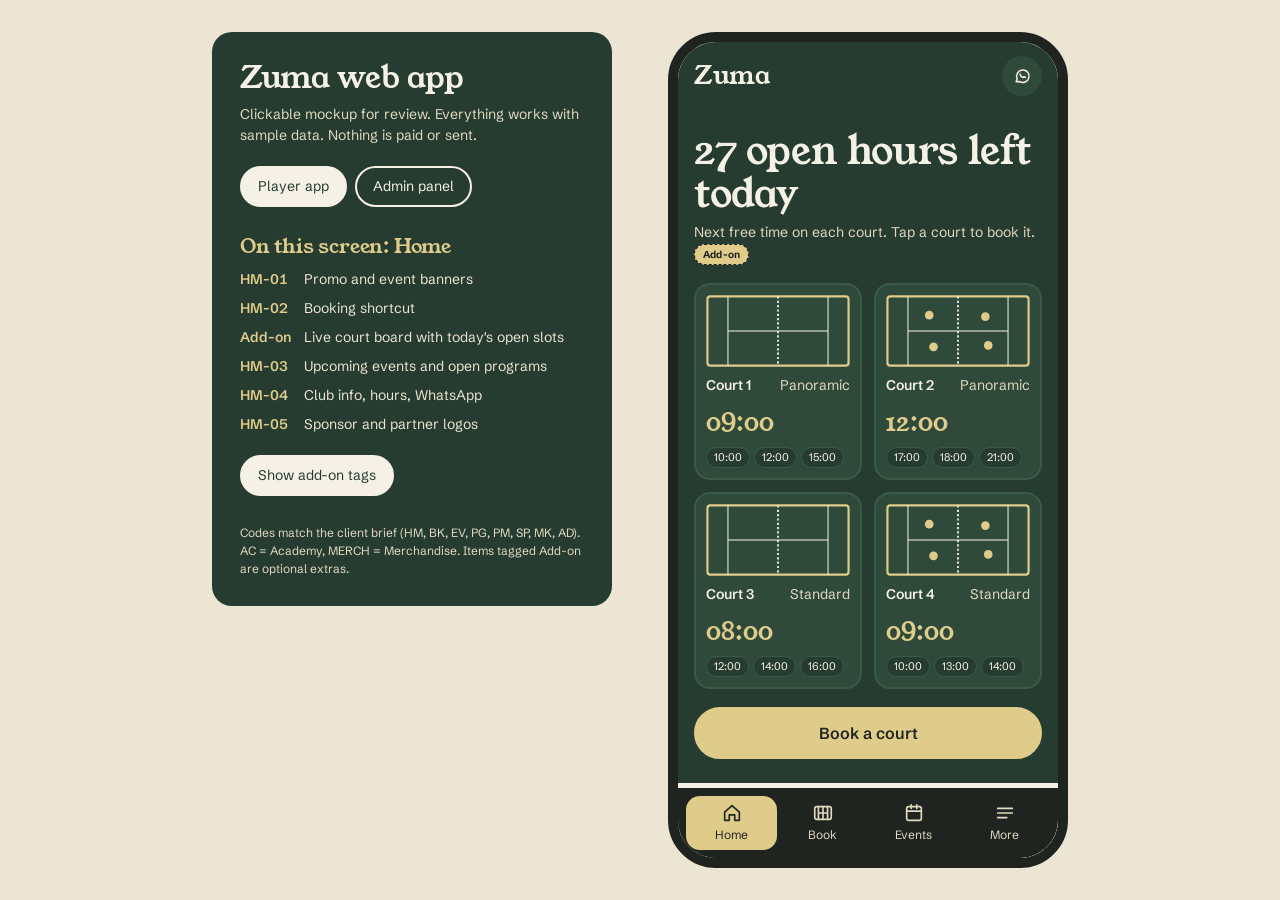
==== index.html @ 49a4a361 "Add clickable Zuma web app mockup Player app (booking, events, academy, merch, promos, info) and adm" ====
<!doctype html>
<html lang="en">
<head>
  <meta charset="utf-8">
  <meta name="viewport" content="width=device-width, initial-scale=1, viewport-fit=cover">
  <title>Zuma Padel Club</title>
  <meta name="description" content="Book a padel court, join events and find a coach at Zuma Padel Club. Clickable mockup of the Zuma web app.">
  <meta name="theme-color" content="#263C30">
  <meta property="og:title" content="Zuma Padel Club">
  <meta property="og:description" content="Book a court, join events, find a coach. Web app mockup.">
  <meta property="og:type" content="website">
  <link rel="icon" href="assets/favicon.svg" type="image/svg+xml">
  <link rel="preconnect" href="https://fonts.googleapis.com">
  <link rel="preconnect" href="https://fonts.gstatic.com" crossorigin>
  <link href="https://fonts.googleapis.com/css2?family=Schibsted+Grotesk:wght@400;600;700;800&family=Young+Serif&display=swap" rel="stylesheet">
  <link rel="stylesheet" href="assets/css/app.css">
</head>
<body>
  <div id="root"></div>
  <script src="assets/js/data.js"></script>
  <script src="assets/js/app.js"></script>
</body>
</html>
---- assets/css/app.css ----
/* Zuma web app mockup.
   Palette is fixed by the client's brand guideline; see DESIGN.md. */

:root {
  --forest: #263c30;
  --forest-2: #2f4a3b;
  --forest-3: #3a5a48;
  --ivory: #f5f1e6;
  --ivory-2: #ece5d3;
  --ivory-3: #e2d9c2;
  --gold: #dfcc8a;
  --gold-2: #cdb771;
  --charcoal: #202421;
  --charcoal-2: #4a504b;
  --brick: #8f3a26;

  --serif: "Young Serif", Georgia, serif;
  --sans: "Schibsted Grotesk", system-ui, sans-serif;

  /* Type scale, ratio ~1.25 */
  --t-xs: 0.75rem;
  --t-sm: 0.875rem;
  --t-md: 1rem;
  --t-lg: 1.25rem;
  --t-xl: 1.5625rem;
  --t-2xl: 1.953rem;
  --t-3xl: 2.441rem;
  --t-4xl: 3.052rem;

  --r-pill: 999px;
  --r-card: 20px;
  --r-field: 12px;
  --line: 2px solid var(--charcoal);
  --gutter: 16px;
}

* { box-sizing: border-box; }
html, body { margin: 0; }
body {
  background: var(--ivory-2);
  color: var(--charcoal);
  font-family: var(--sans);
  font-size: var(--t-md);
  line-height: 1.5;
  -webkit-font-smoothing: antialiased;
}
img { max-width: 100%; display: block; }
a { color: inherit; }
button, input, select, textarea { font: inherit; color: inherit; }
:focus-visible { outline: 3px solid var(--gold); outline-offset: 2px; }
.on-forest :focus-visible, .forest :focus-visible { outline-color: var(--gold); }
h1, h2, h3, h4 { font-family: var(--serif); font-weight: 400; line-height: 1.1; margin: 0; letter-spacing: -0.01em; }
p { margin: 0; }
.sr-only { position: absolute; width: 1px; height: 1px; overflow: hidden; clip: rect(0 0 0 0); white-space: nowrap; }

/* ---------- Stage: presenter panel + phone ---------- */
.stage { min-height: 100dvh; }
.presenter { display: none; }
.device { background: var(--ivory); min-height: 100dvh; position: relative; }

@media (min-width: 1000px) {
  .stage {
    display: grid;
    grid-template-columns: minmax(300px, 400px) auto;
    justify-content: center;
    gap: 56px;
    padding: 32px;
    align-items: start;
  }
  .presenter {
    display: block;
    position: sticky;
    top: 32px;
    padding: 28px;
    background: var(--forest);
    color: var(--ivory);
    border-radius: var(--r-card);
    max-height: calc(100dvh - 64px);
    overflow: auto;
  }
  .device {
    width: 400px;
    height: min(860px, calc(100dvh - 64px));
    min-height: 0;
    border: 10px solid var(--charcoal);
    border-radius: 48px;
    overflow: hidden;
    display: flex;
    flex-direction: column;
  }
  .device .screen { flex: 1; overflow-y: auto; overscroll-behavior: contain; }
}

.presenter h1 { font-size: var(--t-2xl); color: var(--ivory); }
.presenter .lede { margin-top: 10px; color: var(--ivory-3); font-size: var(--t-sm); }
.presenter h2 { font-size: var(--t-lg); margin-top: 28px; color: var(--gold); }
.presenter ul { list-style: none; padding: 0; margin: 12px 0 0; display: grid; gap: 8px; }
.presenter li { display: grid; grid-template-columns: 54px 1fr; gap: 10px; font-size: var(--t-sm); color: var(--ivory-2); }
.presenter li b { font-weight: 600; color: var(--gold); font-variant-numeric: tabular-nums; }
.presenter .switch { display: flex; gap: 8px; margin-top: 20px; flex-wrap: wrap; }
.presenter .switch a, .presenter .switch button {
  border: 2px solid var(--ivory); background: transparent; color: var(--ivory);
  padding: 8px 16px; border-radius: var(--r-pill); text-decoration: none; font-size: var(--t-sm); cursor: pointer;
}
.presenter .switch [aria-pressed="true"], .presenter .switch .active { background: var(--ivory); color: var(--forest); }
.presenter .foot { margin-top: 28px; font-size: var(--t-xs); color: var(--ivory-3); }

/* ---------- App chrome ---------- */
.screen { padding-bottom: 96px; }
.topbar {
  position: sticky; top: 0; z-index: 5;
  display: flex; align-items: center; justify-content: space-between;
  padding: 14px var(--gutter);
  background: var(--forest); color: var(--ivory);
}
.wordmark { font-family: var(--serif); font-size: var(--t-xl); text-decoration: none; color: var(--ivory); letter-spacing: 0.02em; }
.topbar .back { display: inline-flex; align-items: center; gap: 6px; text-decoration: none; color: var(--ivory); font-size: var(--t-sm); background: none; border: 0; cursor: pointer; padding: 6px 0; }
.icon-btn { width: 40px; height: 40px; display: grid; place-items: center; border-radius: 50%; border: 0; background: var(--forest-2); color: var(--ivory); text-decoration: none; cursor: pointer; }

.tabbar {
  position: fixed; left: 0; right: 0; bottom: 0; z-index: 10;
  display: grid; grid-template-columns: repeat(4, 1fr);
  background: var(--charcoal); color: var(--ivory);
  padding: 8px 8px calc(8px + env(safe-area-inset-bottom));
}
@media (min-width: 1000px) { .tabbar { position: absolute; } }
.tabbar a {
  display: grid; justify-items: center; gap: 2px; padding: 6px 0;
  text-decoration: none; font-size: var(--t-xs); color: var(--ivory-3); border-radius: 14px;
}
.tabbar a[aria-current="page"] { color: var(--charcoal); background: var(--gold); }
.tabbar svg { width: 22px; height: 22px; }

/* ---------- Building blocks ---------- */
.section { padding: 24px var(--gutter) 0; }
.section > h2 { font-size: var(--t-xl); }
.section-head { display: flex; align-items: baseline; justify-content: space-between; gap: 12px; }
.section-head a { font-size: var(--t-sm); font-weight: 600; text-decoration: underline; text-underline-offset: 3px; }
.muted { color: var(--charcoal-2); }
.small { font-size: var(--t-sm); }
.stack-8 { display: grid; justify-items: start; }
.stack-8 > * + * { margin-top: 8px; }
.stack-12 > * + * { margin-top: 12px; }
.stack-16 > * + * { margin-top: 16px; }

.btn {
  display: inline-flex; align-items: center; justify-content: center; gap: 8px;
  min-height: 48px; padding: 12px 22px;
  border-radius: var(--r-pill); border: 2px solid var(--forest);
  background: var(--forest); color: var(--ivory);
  font-weight: 600; text-decoration: none; cursor: pointer;
}
.btn.block { width: 100%; }
.btn.gold { background: var(--gold); border-color: var(--gold); color: var(--charcoal); }
.btn.ghost { background: transparent; color: var(--forest); }
.btn.on-dark { background: transparent; color: var(--ivory); border-color: var(--ivory); }
.btn.danger { background: transparent; color: var(--brick); border-color: var(--brick); }
.btn.sm { min-height: 36px; padding: 6px 14px; font-size: var(--t-sm); }
.btn[disabled] { opacity: 0.45; cursor: not-allowed; }
.btn-row { display: flex; gap: 10px; flex-wrap: wrap; }
.btn-row .btn { flex: 1; }

.chip {
  display: inline-flex; align-items: center; gap: 6px;
  padding: 4px 12px; border-radius: var(--r-pill);
  border: 1.5px solid currentColor; font-size: var(--t-xs); font-weight: 600; white-space: nowrap;
}
.chip.solid { background: var(--charcoal); color: var(--ivory); border-color: var(--charcoal); }
.chip.gold { background: var(--gold); color: var(--charcoal); border-color: var(--gold); }
.chip.forest { background: var(--forest); color: var(--ivory); border-color: var(--forest); }
.chip.brick { color: var(--brick); }
.chips { display: flex; flex-wrap: wrap; gap: 6px; }

/* Add-on marker, links each extra feature to the pricing tiers. */
.addon {
  display: inline-block; vertical-align: middle;
  font-family: var(--sans); font-size: 10px; font-weight: 700; letter-spacing: 0.02em;
  padding: 2px 8px; border-radius: var(--r-pill);
  background: var(--gold); color: var(--charcoal); border: 1.5px dashed var(--charcoal);
}
.hide-addons .addon { display: none; }

.card { background: var(--ivory); border: var(--line); border-radius: var(--r-card); padding: 16px; }
.card.forest { background: var(--forest); color: var(--ivory); border-color: var(--forest); }
.card.flat { border: 0; background: var(--ivory-2); }
.card a.cover { text-decoration: none; }

.field { display: grid; gap: 6px; }
.field label, .field .label { font-size: var(--t-sm); font-weight: 600; }
.field .hint { font-size: var(--t-xs); color: var(--charcoal-2); }
.input, select.input, textarea.input {
  width: 100%; min-height: 48px; padding: 12px 14px;
  border: var(--line); border-radius: var(--r-field); background: #fffdf7;
}
textarea.input { min-height: 96px; resize: vertical; }
.check { display: grid; grid-template-columns: 22px 1fr; gap: 10px; align-items: start; font-size: var(--t-sm); }
.check input { width: 20px; height: 20px; margin: 2px 0 0; accent-color: var(--forest); }
.error { color: var(--brick); font-size: var(--t-sm); font-weight: 600; }

.seg { display: flex; gap: 6px; overflow-x: auto; padding-bottom: 2px; scrollbar-width: none; }
.seg::-webkit-scrollbar { display: none; }
.seg button, .seg a {
  flex: none; border: var(--line); background: transparent; border-radius: var(--r-pill);
  padding: 8px 14px; font-size: var(--t-sm); font-weight: 600; cursor: pointer; text-decoration: none;
}
.seg [aria-pressed="true"], .seg [aria-current="true"] { background: var(--charcoal); color: var(--ivory); }
.seg-pill { display: inline-block; border: var(--line); border-radius: var(--r-pill); padding: 8px 14px; font-size: var(--t-sm); font-weight: 600; cursor: pointer; }
input:checked + .seg-pill { background: var(--charcoal); color: var(--ivory); }
input:focus-visible + .seg-pill { outline: 3px solid var(--gold); outline-offset: 2px; }

.rule { border: 0; border-top: 1.5px solid var(--ivory-3); margin: 16px 0; }
.kv { margin: 0; display: grid; grid-template-columns: auto 1fr; gap: 6px 16px; font-size: var(--t-sm); }
.kv dt { color: var(--charcoal-2); }
.kv dd { margin: 0; font-weight: 600; text-align: right; }

/* Halftone "photo" used instead of stock imagery. */
.halftone {
  position: relative; overflow: hidden; background: var(--ivory-2);
  background-image: radial-gradient(circle at center, var(--charcoal) 0 1.4px, transparent 1.6px);
  background-size: 7px 7px;
}
.halftone.forest { background-color: var(--forest); background-image: radial-gradient(circle, var(--forest-3) 0 1.6px, transparent 1.8px); }
.halftone.gold { background-color: var(--gold); background-image: radial-gradient(circle, var(--gold-2) 0 1.6px, transparent 1.8px); }
.portrait {
  aspect-ratio: 1; border-radius: 50%; display: grid; place-items: center;
  font-family: var(--serif); font-size: var(--t-2xl); color: var(--ivory);
  background-color: var(--forest);
  background-image: radial-gradient(circle, var(--forest-3) 0 1.6px, transparent 1.8px);
  background-size: 6px 6px;
}

/* ---------- Home: court board (the signature element) ---------- */
.board { background: var(--forest); color: var(--ivory); padding: 20px var(--gutter) 24px; }
.board h1 { font-size: var(--t-3xl); }
.board .sub { margin-top: 6px; color: var(--ivory-3); font-size: var(--t-sm); }
.board-grid { display: grid; grid-template-columns: 1fr 1fr; gap: 12px; margin-top: 18px; }
.court-tile {
  display: block; text-decoration: none; color: var(--ivory);
  border: 2px solid var(--forest-3); border-radius: 16px; padding: 10px; background: var(--forest-2);
}
.court-tile:hover { border-color: var(--gold); }
.court-tile svg { width: 100%; height: auto; display: block; }
.court-tile .row { display: flex; justify-content: space-between; align-items: baseline; margin-top: 8px; }
.court-tile .name { font-weight: 600; font-size: var(--t-sm); }
.court-tile .next { font-family: var(--serif); font-size: var(--t-xl); color: var(--gold); }
.court-tile .next.none { color: var(--ivory-3); font-family: var(--sans); font-size: var(--t-sm); }
.court-tile .slots { display: flex; gap: 4px; margin-top: 6px; flex-wrap: wrap; }
.court-tile .slots span { font-size: 11px; padding: 1px 7px; border-radius: var(--r-pill); background: var(--forest); border: 1px solid var(--forest-3); }
.board .btn { margin-top: 18px; }

.banner-rail { display: grid; grid-auto-flow: column; grid-auto-columns: 86%; gap: 12px; overflow-x: auto; scroll-snap-type: x mandatory; padding: 0 var(--gutter); scrollbar-width: none; }
.banner-rail::-webkit-scrollbar { display: none; }
.banner {
  scroll-snap-align: start; display: grid; grid-template-rows: 120px auto; text-decoration: none;
  border: var(--line); border-radius: var(--r-card); overflow: hidden; background: var(--ivory);
}
.banner .art { display: flex; align-items: flex-end; padding: 12px; }
.banner .art strong { font-family: var(--serif); font-weight: 400; font-size: var(--t-2xl); line-height: 1; background: var(--ivory); padding: 4px 8px; border-radius: 8px; }
.banner .art.forest strong { background: var(--forest); color: var(--ivory); }
.banner .body { padding: 12px 14px 14px; display: grid; gap: 8px; }
.banner .body span { font-weight: 600; text-decoration: underline; text-underline-offset: 3px; font-size: var(--t-sm); }

/* Stacked category cards (reference 1) */
.cats { display: grid; gap: 0; }
.cat {
  display: grid; grid-template-columns: 1fr auto; align-items: end; gap: 8px;
  padding: 18px 18px 20px; margin-top: -14px; border-radius: 22px 22px 0 0;
  text-decoration: none; color: var(--ivory); background: var(--forest);
  border: 2px solid var(--charcoal); border-bottom: 0;
}
.cat:first-child { margin-top: 0; }
.cat:last-child { border-bottom: 2px solid var(--charcoal); border-radius: 22px; padding-bottom: 22px; }
.cat:nth-child(2) { background: var(--gold); color: var(--charcoal); }
.cat:nth-child(3) { background: var(--charcoal); }
.cat:nth-child(4) { background: var(--ivory-2); color: var(--charcoal); }
.cat:nth-child(5) { background: var(--forest-2); }
.cat h3 { font-family: var(--sans); font-weight: 800; font-size: var(--t-2xl); letter-spacing: -0.02em; text-transform: uppercase; line-height: 0.95; }
.cat p { font-size: var(--t-xs); margin-top: 6px; opacity: 0.85; }

/* Event cards (reference 4) */
.event-card { display: grid; grid-template-columns: 64px 1fr; gap: 14px; text-decoration: none; }
.datebadge {
  display: grid; place-items: center; align-content: center; text-align: center;
  width: 64px; height: 72px; border-radius: 16px; background: var(--gold); color: var(--charcoal);
}
.datebadge b { font-family: var(--serif); font-weight: 400; font-size: var(--t-2xl); line-height: 1; }
.datebadge span { font-size: var(--t-xs); font-weight: 600; }
.event-card h3 { font-size: var(--t-lg); }
.event-card .meta { font-size: var(--t-sm); color: var(--charcoal-2); margin-top: 2px; }
.quota { height: 8px; border-radius: 99px; background: var(--ivory-3); overflow: hidden; margin-top: 10px; }
.quota i { display: block; height: 100%; background: var(--forest); }
.quota.full i { background: var(--brick); }

.club-info { display: grid; grid-template-columns: 1fr 1fr; gap: 12px; }
.sponsors { display: grid; grid-template-columns: repeat(3, 1fr); gap: 8px; }
.sponsor {
  min-height: 64px; display: grid; place-items: center; text-align: center; padding: 8px;
  border: 1.5px solid var(--ivory-3); border-radius: 14px; font-weight: 700; font-size: var(--t-xs); letter-spacing: 0.01em;
  text-decoration: none;
}
.sponsor small { display: block; font-weight: 400; color: var(--charcoal-2); }

/* ---------- Booking ---------- */
.steps { display: flex; gap: 6px; padding: 14px var(--gutter) 0; }
.steps span { flex: 1; height: 4px; border-radius: 4px; background: var(--ivory-3); }
.steps span.on { background: var(--forest); }
.days { display: grid; grid-auto-flow: column; grid-auto-columns: 62px; gap: 8px; overflow-x: auto; scrollbar-width: none; padding-bottom: 4px; }
.days::-webkit-scrollbar { display: none; }
.day {
  display: grid; justify-items: center; gap: 2px; padding: 10px 0; border-radius: 16px;
  border: var(--line); background: transparent; cursor: pointer;
}
.day b { font-family: var(--serif); font-weight: 400; font-size: var(--t-xl); line-height: 1; }
.day span { font-size: var(--t-xs); }
.day[aria-pressed="true"] { background: var(--forest); color: var(--ivory); border-color: var(--forest); }

.legend { display: flex; flex-wrap: wrap; gap: 12px; font-size: var(--t-xs); color: var(--charcoal-2); }
.legend i { display: inline-block; width: 12px; height: 12px; border-radius: 4px; margin-right: 4px; vertical-align: -2px; }

.grid-wrap { overflow-x: auto; margin: 0 calc(var(--gutter) * -1); padding: 0 var(--gutter); }
.avail { border-collapse: separate; border-spacing: 4px; min-width: 100%; }
.avail th { font-size: var(--t-xs); font-weight: 600; text-align: left; padding: 0 2px; white-space: nowrap; }
.avail th.t { font-variant-numeric: tabular-nums; color: var(--charcoal-2); width: 46px; }
.slot {
  width: 100%; min-width: 64px; height: 40px; border-radius: 10px; cursor: pointer;
  border: 1.5px solid var(--forest); background: #fffdf7; font-size: var(--t-xs); font-weight: 600;
}
.slot.peak { background: var(--ivory); }
.slot.offpeak { background: #fffdf7; }
.slot.promo { background: #fffdf7; box-shadow: inset 0 -4px 0 var(--gold); }
.slot.taken { background: var(--ivory-3); border-color: var(--ivory-3); color: var(--charcoal-2); }
.slot.block { background: repeating-linear-gradient(-45deg, var(--ivory-3) 0 6px, var(--ivory-2) 6px 12px); border-color: var(--ivory-3); color: var(--charcoal-2); cursor: default; }
.slot.past { opacity: 0.35; cursor: default; }
.slot[aria-pressed="true"] { background: var(--forest); color: var(--ivory); }

.summary-bar {
  position: sticky; bottom: 80px; z-index: 4; margin: 16px var(--gutter) 0;
  display: flex; align-items: center; justify-content: space-between; gap: 12px;
  padding: 12px 12px 12px 16px; border-radius: var(--r-card);
  background: var(--charcoal); color: var(--ivory);
}
.summary-bar b { font-family: var(--serif); font-weight: 400; font-size: var(--t-lg); }
.summary-bar small { display: block; color: var(--ivory-3); }

.ticket {
  background: var(--forest); color: var(--ivory); border-radius: var(--r-card); padding: 20px;
  position: relative;
}
.ticket .code { font-family: var(--serif); font-size: var(--t-4xl); color: var(--gold); line-height: 1; letter-spacing: 0.02em; }
.ticket .perf { border-top: 2px dashed var(--forest-3); margin: 18px -20px; }
.ticket .kv dt { color: var(--ivory-3); }

.notice { border: var(--line); border-radius: var(--r-card); padding: 14px 16px; background: var(--ivory); }
.notice.gold { background: var(--gold); border-color: var(--gold); }
.notice h3 { font-size: var(--t-lg); }

/* Bottom sheet */
.sheet-backdrop { position: fixed; inset: 0; background: rgba(32, 36, 33, 0.5); z-index: 20; display: grid; align-items: end; }
@media (min-width: 1000px) { .sheet-backdrop { position: absolute; } }
.sheet { background: var(--ivory); border-radius: 24px 24px 0 0; padding: 20px var(--gutter) 28px; max-height: 85%; overflow: auto; animation: rise 220ms ease-out; }
.sheet h2 { font-size: var(--t-xl); }
@keyframes rise { from { transform: translateY(24px); opacity: 0; } to { transform: none; opacity: 1; } }

.toast {
  position: fixed; left: 50%; bottom: 96px; transform: translateX(-50%); z-index: 30;
  background: var(--charcoal); color: var(--ivory); padding: 10px 18px; border-radius: var(--r-pill); font-size: var(--t-sm);
}
@media (min-width: 1000px) { .toast { position: absolute; } }

/* ---------- Events ---------- */
.cal { display: grid; grid-template-columns: repeat(7, 1fr); gap: 4px; text-align: center; font-size: var(--t-sm); }
.cal .dow { font-size: var(--t-xs); color: var(--charcoal-2); padding-bottom: 4px; }
.cal .d { aspect-ratio: 1; display: grid; place-items: center; border-radius: 12px; position: relative; text-decoration: none; }
.cal .d.has { background: var(--forest); color: var(--ivory); font-weight: 700; }
.cal .d.today { outline: 2px solid var(--charcoal); }

.poster { background: var(--ivory); border-bottom: var(--line); }
.poster .art { height: 200px; display: flex; align-items: flex-end; padding: 16px; }
.poster h1 { font-size: var(--t-4xl); line-height: 0.95; background: var(--ivory); display: inline; padding: 0 6px; box-decoration-break: clone; -webkit-box-decoration-break: clone; }
.countdown { display: grid; grid-template-columns: repeat(4, 1fr); gap: 8px; text-align: center; }
.countdown div { background: var(--charcoal); color: var(--ivory); border-radius: 14px; padding: 10px 0; }
.countdown b { display: block; font-family: var(--serif); font-weight: 400; font-size: var(--t-2xl); line-height: 1; font-variant-numeric: tabular-nums; }
.countdown span { font-size: var(--t-xs); color: var(--ivory-3); }

.bracket { display: grid; grid-auto-flow: column; grid-auto-columns: 220px; gap: 16px; overflow-x: auto; padding-bottom: 8px; }
.round h3 { font-family: var(--sans); font-weight: 700; font-size: var(--t-sm); margin-bottom: 8px; }
.round .ms { display: grid; gap: 10px; height: calc(100% - 28px); align-content: space-around; }
.match { border: var(--line); border-radius: 14px; overflow: hidden; background: #fffdf7; }
.match .p { display: flex; justify-content: space-between; padding: 8px 12px; font-size: var(--t-sm); }
.match .p + .p { border-top: 1.5px solid var(--ivory-3); }
.match .p.win { font-weight: 700; }
.match .s { background: var(--ivory-2); font-size: var(--t-xs); padding: 4px 12px; color: var(--charcoal-2); }
.match.live { border-color: var(--forest); }
.match.live .s { background: var(--forest); color: var(--ivory); }
.live-dot { display: inline-block; width: 8px; height: 8px; border-radius: 50%; background: var(--gold); margin-right: 6px; animation: pulse 1.6s ease-in-out infinite; }
@keyframes pulse { 50% { opacity: 0.3; } }

/* ---------- Academy / programs ---------- */
.level-strip { display: grid; grid-template-columns: repeat(3, 1fr); border: var(--line); border-radius: var(--r-card); overflow: hidden; }
.level-strip div { padding: 12px 10px; font-size: var(--t-xs); min-width: 0; }
.level-strip div + div { border-left: var(--line); }
.level-strip b { display: block; font-family: var(--serif); font-weight: 400; font-size: var(--t-md); overflow-wrap: anywhere; margin-bottom: 2px; }
.level-strip .on { background: var(--forest); color: var(--ivory); }
.coach { display: grid; grid-template-columns: 64px 1fr; gap: 12px; align-items: center; }
.table { width: 100%; border-collapse: collapse; font-size: var(--t-sm); }
.table th { text-align: left; font-size: var(--t-xs); color: var(--charcoal-2); font-weight: 600; padding: 6px 8px 6px 0; border-bottom: var(--line); }
.table td { padding: 10px 8px 10px 0; border-bottom: 1.5px solid var(--ivory-3); vertical-align: top; }
.price { font-family: var(--serif); font-size: var(--t-lg); }

/* ---------- Shop ---------- */
.brand-hero { background: var(--charcoal); color: var(--ivory); padding: 24px var(--gutter); }
.brand-hero h1 { font-size: var(--t-4xl); line-height: 0.9; }
.brand-hero p { color: var(--ivory-3); margin-top: 10px; max-width: 32ch; }
.lookbook { display: grid; grid-template-columns: 2fr 1fr; grid-template-rows: 90px 90px; gap: 8px; margin-top: 18px; }
.lookbook div { border-radius: 14px; }
.lookbook div:first-child { grid-row: span 2; }
.products { display: grid; grid-template-columns: 1fr 1fr; gap: 12px; }
.product { text-decoration: none; display: grid; gap: 8px; }
.product .img { aspect-ratio: 4 / 5; border-radius: 16px; border: var(--line); display: grid; place-items: center; }
.product .img svg { width: 56%; color: var(--charcoal); }
.product .img.forest svg { color: var(--ivory); }
.product h3 { font-family: var(--sans); font-weight: 600; font-size: var(--t-sm); }
.product .p { font-size: var(--t-sm); }
.swatches { display: flex; gap: 8px; flex-wrap: wrap; }
.swatches button { border: var(--line); border-radius: var(--r-pill); background: transparent; padding: 8px 14px; cursor: pointer; font-size: var(--t-sm); font-weight: 600; min-width: 48px; }
.swatches [aria-pressed="true"] { background: var(--charcoal); color: var(--ivory); }
.swatches button[disabled] { opacity: 0.4; text-decoration: line-through; }

/* ---------- Info ---------- */
details.faq { border-bottom: 1.5px solid var(--ivory-3); padding: 12px 0; }
details.faq summary { cursor: pointer; font-weight: 600; list-style: none; display: flex; justify-content: space-between; gap: 12px; }
details.faq summary::-webkit-details-marker { display: none; }
details.faq summary::after { content: "+"; font-family: var(--serif); font-size: var(--t-xl); line-height: 1; }
details.faq[open] summary::after { content: "–"; }
details.faq p { margin-top: 8px; color: var(--charcoal-2); font-size: var(--t-sm); }
.map { height: 180px; border-radius: var(--r-card); border: var(--line); position: relative; overflow: hidden;
  background:
    linear-gradient(90deg, transparent 47%, var(--ivory) 47% 53%, transparent 53%),
    linear-gradient(0deg, transparent 60%, var(--ivory) 60% 66%, transparent 66%),
    linear-gradient(28deg, transparent 30%, var(--ivory-3) 30% 33%, transparent 33%),
    var(--ivory-2);
}
.map .pin { position: absolute; left: 50%; top: 62%; transform: translate(-50%, -100%); background: var(--forest); color: var(--ivory); padding: 6px 12px; border-radius: var(--r-pill); font-size: var(--t-xs); font-weight: 700; }
.ordered { padding-left: 20px; margin: 0; display: grid; gap: 8px; font-size: var(--t-sm); }
.ordered li::marker { font-family: var(--serif); color: var(--forest); }

.menu-list { display: grid; }
.menu-list a { display: flex; justify-content: space-between; align-items: center; padding: 16px 0; border-bottom: 1.5px solid var(--ivory-3); text-decoration: none; font-family: var(--serif); font-size: var(--t-xl); }
.menu-list a small { font-family: var(--sans); font-size: var(--t-xs); color: var(--charcoal-2); display: block; }

.share { display: flex; gap: 8px; }

/* ---------- Admin ---------- */
.admin { display: grid; min-height: 100dvh; background: var(--ivory); }
@media (min-width: 900px) { .admin { grid-template-columns: 240px 1fr; } }
.admin-nav { background: var(--forest); color: var(--ivory); padding: 20px 16px; display: flex; flex-direction: column; gap: 4px; }
@media (max-width: 899px) { .admin-nav { flex-direction: row; overflow-x: auto; align-items: center; gap: 6px; padding: 12px; } .admin-nav .wordmark { margin-right: 8px; } .admin-nav .foot { display: none; } }
.admin-nav a.item { padding: 10px 14px; border-radius: 12px; text-decoration: none; color: var(--ivory-2); font-size: var(--t-sm); font-weight: 600; white-space: nowrap; }
.admin-nav a.item[aria-current="page"] { background: var(--gold); color: var(--charcoal); }
.admin-nav .foot { margin-top: auto; padding-top: 24px; }
.admin-main { padding: 24px; min-width: 0; }
@media (max-width: 600px) { .admin-main { padding: 16px; } }
.admin-main h1 { font-size: var(--t-3xl); }
.admin-head { display: flex; flex-wrap: wrap; justify-content: space-between; align-items: end; gap: 12px; margin-bottom: 20px; }
.admin-tiles { display: grid; grid-template-columns: repeat(auto-fit, minmax(160px, 1fr)); gap: 12px; margin-bottom: 20px; }
.admin-tiles .card b { display: block; font-family: var(--serif); font-weight: 400; font-size: var(--t-3xl); line-height: 1; margin-top: 6px; }
.table-wrap { overflow-x: auto; border: var(--line); border-radius: var(--r-card); background: #fffdf7; }
.table-wrap .table { min-width: 720px; }
.table-wrap .table th, .table-wrap .table td { padding-left: 14px; }
.status { font-size: var(--t-xs); font-weight: 700; padding: 3px 10px; border-radius: var(--r-pill); white-space: nowrap; }
.status.Pending, .status.Pre-order { background: var(--gold); }
.status.Confirmed, .status.Ready { background: var(--forest); color: var(--ivory); }
.status.Cancelled { color: var(--brick); border: 1.5px solid var(--brick); }
.status.Picked { background: var(--ivory-3); }
.heat { max-width: 760px; display: grid; grid-template-columns: 40px repeat(17, 1fr); gap: 3px; font-size: 10px; }
.heat span { aspect-ratio: 1; border-radius: 4px; }
.heat .lab { aspect-ratio: auto; display: grid; align-items: center; color: var(--charcoal-2); }
.bars { display: grid; gap: 8px; }
.bars .b { display: grid; grid-template-columns: 140px 1fr 180px; gap: 10px; align-items: center; font-size: var(--t-sm); }
.bars .b i { display: block; height: 14px; border-radius: 6px; background: var(--forest); }

@media (prefers-reduced-motion: reduce) {
  *, *::before, *::after { animation: none !important; transition: none !important; scroll-behavior: auto !important; }
}
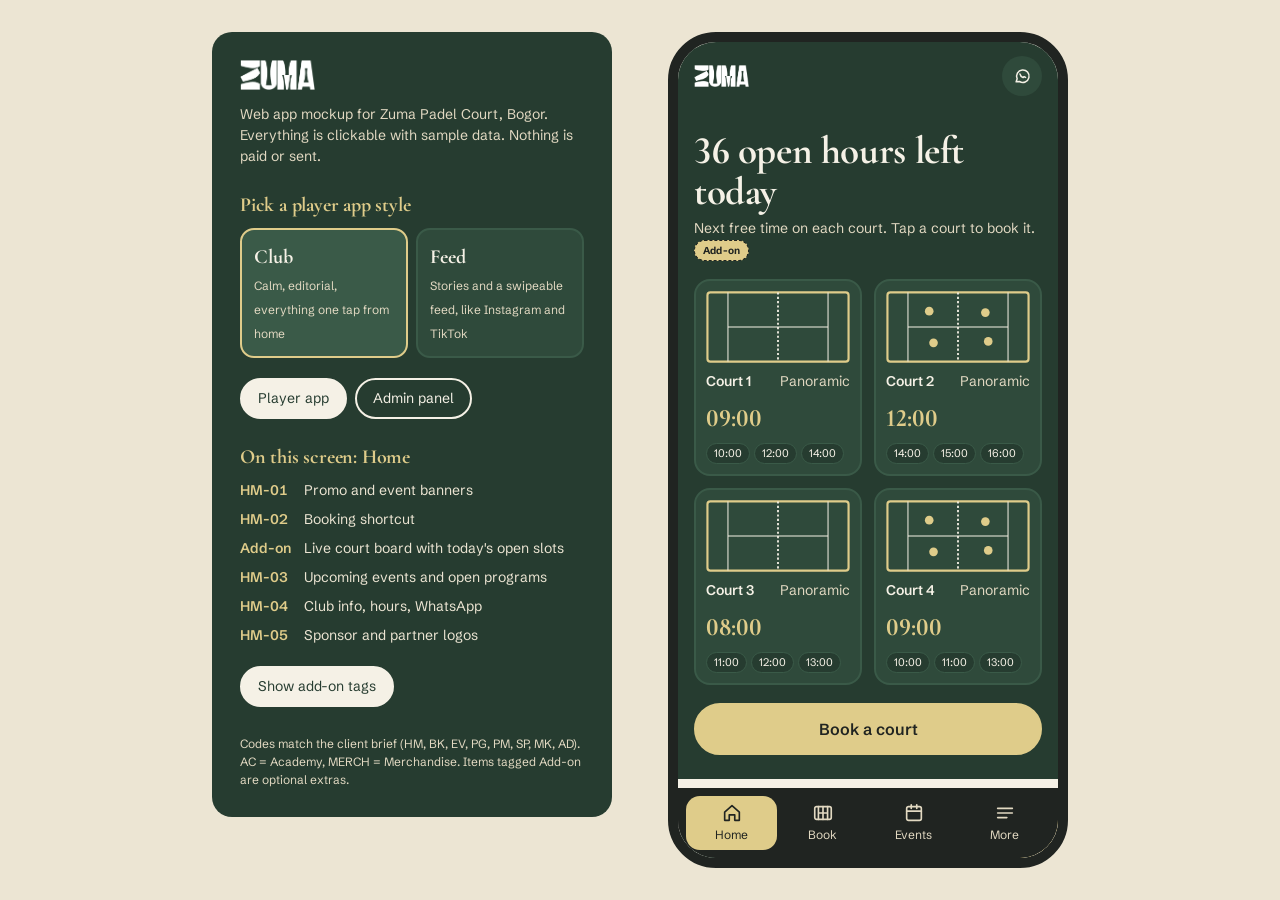
==== commit e83b3a9f: "Add Zuma logo, real club details and a Feed-style player app Feed style follows Instagram and TikTok" ====
--- a/index.html
+++ b/index.html
@@ -3,16 +3,17 @@
 <head>
   <meta charset="utf-8">
   <meta name="viewport" content="width=device-width, initial-scale=1, viewport-fit=cover">
-  <title>Zuma Padel Club</title>
-  <meta name="description" content="Book a padel court, join events and find a coach at Zuma Padel Club. Clickable mockup of the Zuma web app.">
+  <title>Zuma Padel Court</title>
+  <meta name="description" content="Book a court, join events and find a coach at Zuma Padel Court, Bogor. Clickable mockup of the Zuma web app.">
   <meta name="theme-color" content="#263C30">
-  <meta property="og:title" content="Zuma Padel Club">
+  <meta property="og:title" content="Zuma Padel Court, Bogor">
   <meta property="og:description" content="Book a court, join events, find a coach. Web app mockup.">
   <meta property="og:type" content="website">
-  <link rel="icon" href="assets/favicon.svg" type="image/svg+xml">
+  <meta property="og:image" content="https://distravantari.github.io/zuma/assets/brand/og.png">
+  <link rel="icon" href="assets/brand/icon.png" type="image/png">
   <link rel="preconnect" href="https://fonts.googleapis.com">
   <link rel="preconnect" href="https://fonts.gstatic.com" crossorigin>
-  <link href="https://fonts.googleapis.com/css2?family=Schibsted+Grotesk:wght@400;600;700;800&family=Young+Serif&display=swap" rel="stylesheet">
+  <link href="https://fonts.googleapis.com/css2?family=Cormorant+Garamond:ital,wght@0,600;0,700;1,600&family=Pinyon+Script&family=Schibsted+Grotesk:wght@400;600;700;800&display=swap" rel="stylesheet">
   <link rel="stylesheet" href="assets/css/app.css">
 </head>
 <body>
--- a/assets/css/app.css
+++ b/assets/css/app.css
@@ -14,7 +14,9 @@
   --charcoal-2: #4a504b;
   --brick: #8f3a26;
 
-  --serif: "Young Serif", Georgia, serif;
+  /* Cormorant + script echo the club's own Instagram post typography. */
+  --serif: "Cormorant Garamond", Georgia, serif;
+  --script: "Pinyon Script", "Cormorant Garamond", cursive;
   --sans: "Schibsted Grotesk", system-ui, sans-serif;
 
   /* Type scale, ratio ~1.25 */
@@ -49,7 +51,9 @@
 button, input, select, textarea { font: inherit; color: inherit; }
 :focus-visible { outline: 3px solid var(--gold); outline-offset: 2px; }
 .on-forest :focus-visible, .forest :focus-visible { outline-color: var(--gold); }
-h1, h2, h3, h4 { font-family: var(--serif); font-weight: 400; line-height: 1.1; margin: 0; letter-spacing: -0.01em; }
+h1, h2, h3, h4 { font-family: var(--serif); font-weight: 700; line-height: 1.05; margin: 0; letter-spacing: -0.01em; }
+.logo { display: block; height: 22px; width: auto; }
+.logo.dark { filter: brightness(0.13); }
 p { margin: 0; }
 .sr-only { position: absolute; width: 1px; height: 1px; overflow: hidden; clip: rect(0 0 0 0); white-space: nowrap; }
 
@@ -113,7 +117,7 @@
   padding: 14px var(--gutter);
   background: var(--forest); color: var(--ivory);
 }
-.wordmark { font-family: var(--serif); font-size: var(--t-xl); text-decoration: none; color: var(--ivory); letter-spacing: 0.02em; }
+.wordmark { font-family: var(--serif); font-weight: 700; font-size: var(--t-xl); text-decoration: none; color: var(--ivory); letter-spacing: 0.02em; }
 .topbar .back { display: inline-flex; align-items: center; gap: 6px; text-decoration: none; color: var(--ivory); font-size: var(--t-sm); background: none; border: 0; cursor: pointer; padding: 6px 0; }
 .icon-btn { width: 40px; height: 40px; display: grid; place-items: center; border-radius: 50%; border: 0; background: var(--forest-2); color: var(--ivory); text-decoration: none; cursor: pointer; }
 
@@ -242,7 +246,7 @@
 .court-tile svg { width: 100%; height: auto; display: block; }
 .court-tile .row { display: flex; justify-content: space-between; align-items: baseline; margin-top: 8px; }
 .court-tile .name { font-weight: 600; font-size: var(--t-sm); }
-.court-tile .next { font-family: var(--serif); font-size: var(--t-xl); color: var(--gold); }
+.court-tile .next { font-family: var(--serif); font-weight: 700; font-size: var(--t-xl); color: var(--gold); }
 .court-tile .next.none { color: var(--ivory-3); font-family: var(--sans); font-size: var(--t-sm); }
 .court-tile .slots { display: flex; gap: 4px; margin-top: 6px; flex-wrap: wrap; }
 .court-tile .slots span { font-size: 11px; padding: 1px 7px; border-radius: var(--r-pill); background: var(--forest); border: 1px solid var(--forest-3); }
@@ -255,7 +259,7 @@
   border: var(--line); border-radius: var(--r-card); overflow: hidden; background: var(--ivory);
 }
 .banner .art { display: flex; align-items: flex-end; padding: 12px; }
-.banner .art strong { font-family: var(--serif); font-weight: 400; font-size: var(--t-2xl); line-height: 1; background: var(--ivory); padding: 4px 8px; border-radius: 8px; }
+.banner .art strong { font-family: var(--serif); font-weight: 700; font-size: var(--t-3xl); line-height: 1; background: var(--ivory); padding: 4px 8px; border-radius: 8px; }
 .banner .art.forest strong { background: var(--forest); color: var(--ivory); }
 .banner .body { padding: 12px 14px 14px; display: grid; gap: 8px; }
 .banner .body span { font-weight: 600; text-decoration: underline; text-underline-offset: 3px; font-size: var(--t-sm); }
@@ -283,7 +287,7 @@
   display: grid; place-items: center; align-content: center; text-align: center;
   width: 64px; height: 72px; border-radius: 16px; background: var(--gold); color: var(--charcoal);
 }
-.datebadge b { font-family: var(--serif); font-weight: 400; font-size: var(--t-2xl); line-height: 1; }
+.datebadge b { font-family: var(--serif); font-weight: 700; font-size: var(--t-2xl); line-height: 1; }
 .datebadge span { font-size: var(--t-xs); font-weight: 600; }
 .event-card h3 { font-size: var(--t-lg); }
 .event-card .meta { font-size: var(--t-sm); color: var(--charcoal-2); margin-top: 2px; }
@@ -310,7 +314,7 @@
   display: grid; justify-items: center; gap: 2px; padding: 10px 0; border-radius: 16px;
   border: var(--line); background: transparent; cursor: pointer;
 }
-.day b { font-family: var(--serif); font-weight: 400; font-size: var(--t-xl); line-height: 1; }
+.day b { font-family: var(--serif); font-weight: 700; font-size: var(--t-xl); line-height: 1; }
 .day span { font-size: var(--t-xs); }
 .day[aria-pressed="true"] { background: var(--forest); color: var(--ivory); border-color: var(--forest); }
 
@@ -339,14 +343,14 @@
   padding: 12px 12px 12px 16px; border-radius: var(--r-card);
   background: var(--charcoal); color: var(--ivory);
 }
-.summary-bar b { font-family: var(--serif); font-weight: 400; font-size: var(--t-lg); }
+.summary-bar b { font-family: var(--serif); font-weight: 700; font-size: var(--t-lg); }
 .summary-bar small { display: block; color: var(--ivory-3); }
 
 .ticket {
   background: var(--forest); color: var(--ivory); border-radius: var(--r-card); padding: 20px;
   position: relative;
 }
-.ticket .code { font-family: var(--serif); font-size: var(--t-4xl); color: var(--gold); line-height: 1; letter-spacing: 0.02em; }
+.ticket .code { font-family: var(--serif); font-weight: 700; font-size: var(--t-4xl); color: var(--gold); line-height: 1; letter-spacing: 0.02em; }
 .ticket .perf { border-top: 2px dashed var(--forest-3); margin: 18px -20px; }
 .ticket .kv dt { color: var(--ivory-3); }
 
@@ -379,7 +383,7 @@
 .poster h1 { font-size: var(--t-4xl); line-height: 0.95; background: var(--ivory); display: inline; padding: 0 6px; box-decoration-break: clone; -webkit-box-decoration-break: clone; }
 .countdown { display: grid; grid-template-columns: repeat(4, 1fr); gap: 8px; text-align: center; }
 .countdown div { background: var(--charcoal); color: var(--ivory); border-radius: 14px; padding: 10px 0; }
-.countdown b { display: block; font-family: var(--serif); font-weight: 400; font-size: var(--t-2xl); line-height: 1; font-variant-numeric: tabular-nums; }
+.countdown b { display: block; font-family: var(--serif); font-weight: 700; font-size: var(--t-2xl); line-height: 1; font-variant-numeric: tabular-nums; }
 .countdown span { font-size: var(--t-xs); color: var(--ivory-3); }
 
 .bracket { display: grid; grid-auto-flow: column; grid-auto-columns: 220px; gap: 16px; overflow-x: auto; padding-bottom: 8px; }
@@ -399,13 +403,13 @@
 .level-strip { display: grid; grid-template-columns: repeat(3, 1fr); border: var(--line); border-radius: var(--r-card); overflow: hidden; }
 .level-strip div { padding: 12px 10px; font-size: var(--t-xs); min-width: 0; }
 .level-strip div + div { border-left: var(--line); }
-.level-strip b { display: block; font-family: var(--serif); font-weight: 400; font-size: var(--t-md); overflow-wrap: anywhere; margin-bottom: 2px; }
+.level-strip b { display: block; font-family: var(--serif); font-weight: 700; font-size: var(--t-sm); margin-bottom: 2px; }
 .level-strip .on { background: var(--forest); color: var(--ivory); }
 .coach { display: grid; grid-template-columns: 64px 1fr; gap: 12px; align-items: center; }
 .table { width: 100%; border-collapse: collapse; font-size: var(--t-sm); }
 .table th { text-align: left; font-size: var(--t-xs); color: var(--charcoal-2); font-weight: 600; padding: 6px 8px 6px 0; border-bottom: var(--line); }
 .table td { padding: 10px 8px 10px 0; border-bottom: 1.5px solid var(--ivory-3); vertical-align: top; }
-.price { font-family: var(--serif); font-size: var(--t-lg); }
+.price { font-family: var(--serif); font-weight: 700; font-size: var(--t-lg); }
 
 /* ---------- Shop ---------- */
 .brand-hero { background: var(--charcoal); color: var(--ivory); padding: 24px var(--gutter); }
@@ -463,7 +467,7 @@
 .admin-main h1 { font-size: var(--t-3xl); }
 .admin-head { display: flex; flex-wrap: wrap; justify-content: space-between; align-items: end; gap: 12px; margin-bottom: 20px; }
 .admin-tiles { display: grid; grid-template-columns: repeat(auto-fit, minmax(160px, 1fr)); gap: 12px; margin-bottom: 20px; }
-.admin-tiles .card b { display: block; font-family: var(--serif); font-weight: 400; font-size: var(--t-3xl); line-height: 1; margin-top: 6px; }
+.admin-tiles .card b { display: block; font-family: var(--serif); font-weight: 700; font-size: var(--t-3xl); line-height: 1; margin-top: 6px; }
 .table-wrap { overflow-x: auto; border: var(--line); border-radius: var(--r-card); background: #fffdf7; }
 .table-wrap .table { min-width: 720px; }
 .table-wrap .table th, .table-wrap .table td { padding-left: 14px; }
@@ -482,3 +486,145 @@
 @media (prefers-reduced-motion: reduce) {
   *, *::before, *::after { animation: none !important; transition: none !important; scroll-behavior: auto !important; }
 }
+
+/* =====================================================================
+   Feed style: the second player app, built on Instagram / TikTok habits.
+   Immersive dark feed and stories; inner pages stay light like IG.
+   ===================================================================== */
+.style-feed .screen.feed-screen { padding-bottom: 0; background: var(--charcoal); }
+html:has(.feed-screen) { scroll-snap-type: y mandatory; }
+@media (min-width: 1000px) {
+  html:has(.feed-screen) { scroll-snap-type: none; }
+  .device .feed-screen { scroll-snap-type: y mandatory; }
+}
+.feed-head {
+  position: absolute; top: 0; left: 0; right: 0; z-index: 2;
+  padding: 14px var(--gutter) 0; color: var(--ivory);
+  background: linear-gradient(var(--charcoal) 55%, transparent);
+}
+.reel.first .art { top: 210px; height: calc(100% - 470px); }
+.feed-head .row { display: flex; justify-content: space-between; align-items: center; }
+.feed-head .hello { margin-top: 14px; font-family: var(--serif); font-size: var(--t-2xl); line-height: 1.05; }
+.feed-head .hello small { display: block; font-family: var(--sans); font-size: var(--t-sm); color: var(--ivory-3); margin-top: 4px; }
+.stories { display: flex; gap: 14px; overflow-x: auto; margin: 16px calc(var(--gutter) * -1) 0; padding: 0 var(--gutter); scrollbar-width: none; }
+.stories::-webkit-scrollbar { display: none; }
+.story-btn { flex: none; display: grid; justify-items: center; gap: 6px; background: none; border: 0; color: var(--ivory); cursor: pointer; font-size: var(--t-xs); width: 68px; }
+.story-btn .ring { width: 66px; height: 66px; border-radius: 50%; padding: 3px; background: var(--gold); }
+.story-btn.seen .ring { background: var(--charcoal-2); }
+.story-btn .ring span { width: 100%; height: 100%; border-radius: 50%; border: 3px solid var(--charcoal); display: grid; place-items: center; font-family: var(--serif); font-weight: 700; font-size: var(--t-lg); background-color: var(--forest); background-image: radial-gradient(circle, var(--forest-3) 0 1.4px, transparent 1.6px); background-size: 6px 6px; }
+.story-btn .ring span.gold { background-color: var(--gold); background-image: radial-gradient(circle, var(--gold-2) 0 1.4px, transparent 1.6px); color: var(--charcoal); }
+.story-btn .ring span.ivory { background-color: var(--ivory-2); background-image: radial-gradient(circle, var(--ivory-3) 0 1.4px, transparent 1.6px); color: var(--charcoal); }
+
+.reel {
+  position: relative; scroll-snap-align: start; scroll-snap-stop: always;
+  height: calc(100dvh - 68px); min-height: 520px;
+  display: flex; flex-direction: column; justify-content: flex-end;
+  padding: 20px 72px 24px var(--gutter); color: var(--ivory); overflow: hidden;
+  background: var(--forest);
+}
+@media (min-width: 1000px) { .device .reel { height: calc(min(860px, 100dvh - 64px) - 20px - 68px); min-height: 0; } }
+.reel.charcoal { background: var(--charcoal); }
+.reel.gold { background: var(--gold); color: var(--charcoal); }
+.reel.ivory { background: var(--ivory); color: var(--charcoal); }
+/* Film grain + soft motion streaks, standing in for the club's photography. */
+.reel::before {
+  content: ""; position: absolute; inset: 0; pointer-events: none; opacity: 0.35; mix-blend-mode: overlay;
+  background-image: url("data:image/svg+xml,%3Csvg xmlns='http://www.w3.org/2000/svg' width='160' height='160'%3E%3Cfilter id='n'%3E%3CfeTurbulence type='fractalNoise' baseFrequency='.9' numOctaves='2' stitchTiles='stitch'/%3E%3C/filter%3E%3Crect width='100%25' height='100%25' filter='url(%23n)'/%3E%3C/svg%3E");
+}
+.reel .art { position: absolute; inset: 0 0 auto 0; height: 62%; display: grid; place-items: center; pointer-events: none; }
+.reel .art svg { width: 82%; height: auto; opacity: 0.95; }
+.reel .art .streak { position: absolute; inset: 18% -10%; background: repeating-linear-gradient(100deg, transparent 0 18px, rgba(245, 241, 230, 0.06) 18px 22px); filter: blur(2px); }
+.reel .body { position: relative; display: grid; gap: 10px; }
+.reel .kicker { display: inline-flex; gap: 8px; align-items: center; }
+.reel h2 { font-size: var(--t-4xl); line-height: 0.95; }
+.reel h2 .script { font-family: var(--script); font-weight: 400; font-size: 1.15em; letter-spacing: 0; text-transform: none; margin-right: 6px; }
+.reel h2 .caps { text-transform: uppercase; letter-spacing: 0.04em; font-size: 0.72em; }
+.reel p { max-width: 34ch; }
+.reel .meta { font-size: var(--t-sm); opacity: 0.85; }
+.reel .cta { margin-top: 6px; justify-self: start; }
+.reel .rail { position: absolute; right: 10px; bottom: 28px; display: grid; gap: 18px; justify-items: center; }
+.reel .rail button, .reel .rail a { display: grid; justify-items: center; gap: 2px; background: none; border: 0; color: inherit; cursor: pointer; font-size: 11px; font-weight: 600; text-decoration: none; }
+.reel .rail .dot { width: 46px; height: 46px; border-radius: 50%; display: grid; place-items: center; background: rgba(32, 36, 33, 0.35); }
+.reel.gold .rail .dot, .reel.ivory .rail .dot { background: rgba(32, 36, 33, 0.1); }
+.reel .rail [aria-pressed="true"] .dot { background: var(--gold); color: var(--charcoal); }
+.reel .hint { position: absolute; left: 50%; top: 14px; transform: translateX(-50%); font-size: var(--t-xs); opacity: 0.7; }
+.reel .count { display: flex; gap: 8px; }
+.reel .count div { background: rgba(32, 36, 33, 0.45); border-radius: 12px; padding: 6px 10px; text-align: center; min-width: 56px; }
+.reel .count b { display: block; font-family: var(--serif); font-size: var(--t-xl); line-height: 1; }
+.reel .count span { font-size: 10px; opacity: 0.8; }
+.reel .quote { font-family: var(--serif); font-size: var(--t-3xl); line-height: 1.05; font-style: italic; }
+
+/* Story viewer */
+.story-view { position: fixed; inset: 0; z-index: 40; background: var(--charcoal); color: var(--ivory); display: flex; flex-direction: column; }
+@media (min-width: 1000px) { .story-view { position: absolute; } }
+.story-view .bars { display: flex; gap: 4px; padding: 12px 12px 0; }
+.story-view .bars i { flex: 1; height: 3px; border-radius: 3px; background: rgba(245, 241, 230, 0.3); overflow: hidden; }
+.story-view .bars i b { display: block; height: 100%; width: 0; background: var(--ivory); }
+.story-view .bars i.done b { width: 100%; }
+.story-view .bars i.on b { animation: fill 5s linear forwards; }
+@keyframes fill { to { width: 100%; } }
+.story-view .top { display: flex; justify-content: space-between; align-items: center; padding: 10px 12px; }
+.story-view .top .who { display: flex; gap: 10px; align-items: center; font-weight: 600; font-size: var(--t-sm); }
+.story-view .top .who .av { width: 32px; height: 32px; border-radius: 50%; background: var(--forest); display: grid; place-items: center; }
+.story-view .top .who .av img { height: 9px; }
+.story-view .slide { flex: 1; position: relative; display: flex; flex-direction: column; justify-content: flex-end; padding: 24px var(--gutter) 28px; overflow: hidden; }
+.story-view .slide.forest { background: var(--forest); }
+.story-view .slide.gold { background: var(--gold); color: var(--charcoal); }
+.story-view .slide h2 { font-size: var(--t-4xl); line-height: 0.95; }
+.story-view .slide h2 .script { font-family: var(--script); font-weight: 400; font-size: 1.15em; margin-right: 6px; }
+.story-view .slide p { margin-top: 10px; max-width: 32ch; }
+.story-view .slide .art { position: absolute; inset: 8% 8% auto; display: grid; place-items: center; }
+.story-view .slide .art svg { width: 100%; }
+.story-view .tap { position: absolute; top: 0; bottom: 0; width: 35%; background: none; border: 0; cursor: pointer; z-index: 1; }
+.story-view .tap.prev { left: 0; } .story-view .tap.next { right: 0; }
+.story-view .swipe { position: relative; z-index: 2; margin-top: 18px; }
+
+/* Feed tab bar: five slots, raised book button in the middle */
+.tabbar.five { grid-template-columns: repeat(5, 1fr); align-items: end; }
+.tabbar .book-fab { display: grid; justify-items: center; gap: 2px; }
+.tabbar .book-fab .fab { width: 48px; height: 48px; margin-top: -18px; border-radius: 16px; background: var(--gold); color: var(--charcoal); display: grid; place-items: center; border: 3px solid var(--charcoal); }
+.tabbar a.book-fab[aria-current="page"] { background: none; color: var(--gold); }
+
+/* Explore grid */
+.explore { display: grid; grid-template-columns: repeat(3, 1fr); grid-auto-rows: 120px; gap: 3px; }
+.explore a { position: relative; display: flex; align-items: flex-end; padding: 8px; text-decoration: none; color: var(--ivory); overflow: hidden; }
+.explore a.tall { grid-row: span 2; }
+.explore a.wide { grid-column: span 2; }
+.explore a b { position: relative; font-family: var(--serif); font-size: var(--t-lg); line-height: 1; }
+.explore a small { position: relative; display: block; font-size: 10px; opacity: 0.85; margin-top: 2px; }
+.explore a.gold, .explore a.ivory { color: var(--charcoal); }
+.search { display: flex; align-items: center; gap: 8px; border-radius: var(--r-pill); background: var(--ivory-2); padding: 10px 14px; }
+.search input { border: 0; background: none; flex: 1; outline: none; min-width: 0; }
+
+/* Profile (Me) */
+.profile-head { display: grid; grid-template-columns: 80px 1fr; gap: 16px; align-items: center; }
+.profile-head .av { width: 80px; height: 80px; border-radius: 50%; display: grid; place-items: center; font-family: var(--serif); font-size: var(--t-3xl); color: var(--ivory); background: var(--forest); }
+.profile-stats { display: grid; grid-template-columns: repeat(3, 1fr); text-align: center; }
+.profile-stats b { display: block; font-family: var(--serif); font-size: var(--t-xl); }
+.profile-stats span { font-size: var(--t-xs); color: var(--charcoal-2); }
+.mini-ticket { display: flex; justify-content: space-between; align-items: center; gap: 12px; padding: 14px 16px; border-radius: var(--r-card); background: var(--forest); color: var(--ivory); text-decoration: none; }
+.mini-ticket b { font-family: var(--serif); font-size: var(--t-xl); color: var(--gold); }
+
+/* Feed-style court picker: one swipeable row of times per court */
+.court-row { border-top: 1.5px solid var(--ivory-3); padding: 14px 0; }
+.court-row .h { display: flex; justify-content: space-between; align-items: baseline; margin-bottom: 10px; }
+.court-row .h b { font-family: var(--serif); font-size: var(--t-xl); }
+.times { display: flex; gap: 8px; overflow-x: auto; scrollbar-width: none; padding-bottom: 2px; }
+.times::-webkit-scrollbar { display: none; }
+.times button { flex: none; min-width: 72px; min-height: 52px; border-radius: 16px; border: var(--line); background: #fffdf7; cursor: pointer; display: grid; place-items: center; line-height: 1.1; font-weight: 600; }
+.times button small { font-size: 10px; font-weight: 600; color: var(--charcoal-2); }
+.times button.promo { box-shadow: inset 0 -4px 0 var(--gold); }
+.times button[aria-pressed="true"] { background: var(--forest); color: var(--ivory); border-color: var(--forest); }
+.times button[aria-pressed="true"] small { color: var(--ivory-3); }
+.times button.taken { border-style: dashed; border-color: var(--ivory-3); color: var(--charcoal-2); background: transparent; }
+
+/* Style switch inside the presenter */
+.style-cards { display: grid; grid-template-columns: 1fr 1fr; gap: 8px; margin-top: 12px; }
+.style-cards button { text-align: left; border: 2px solid var(--forest-3); background: var(--forest-2); color: var(--ivory); border-radius: 14px; padding: 12px; cursor: pointer; }
+.style-cards button b { display: block; font-family: var(--serif); font-size: var(--t-lg); }
+.style-cards button span { font-size: var(--t-xs); color: var(--ivory-3); }
+.style-cards button[aria-pressed="true"] { border-color: var(--gold); background: var(--forest-3); }
+.explore [hidden] { display: none; }
+/* Cormorant defaults to old-style figures; times and prices need lining ones. */
+body, h1, h2, h3, h4, b, .price { font-variant-numeric: lining-nums; }
+.explore a span { background: rgba(32, 36, 33, 0.78); color: var(--ivory); padding: 6px 9px 7px; border-radius: 10px; }
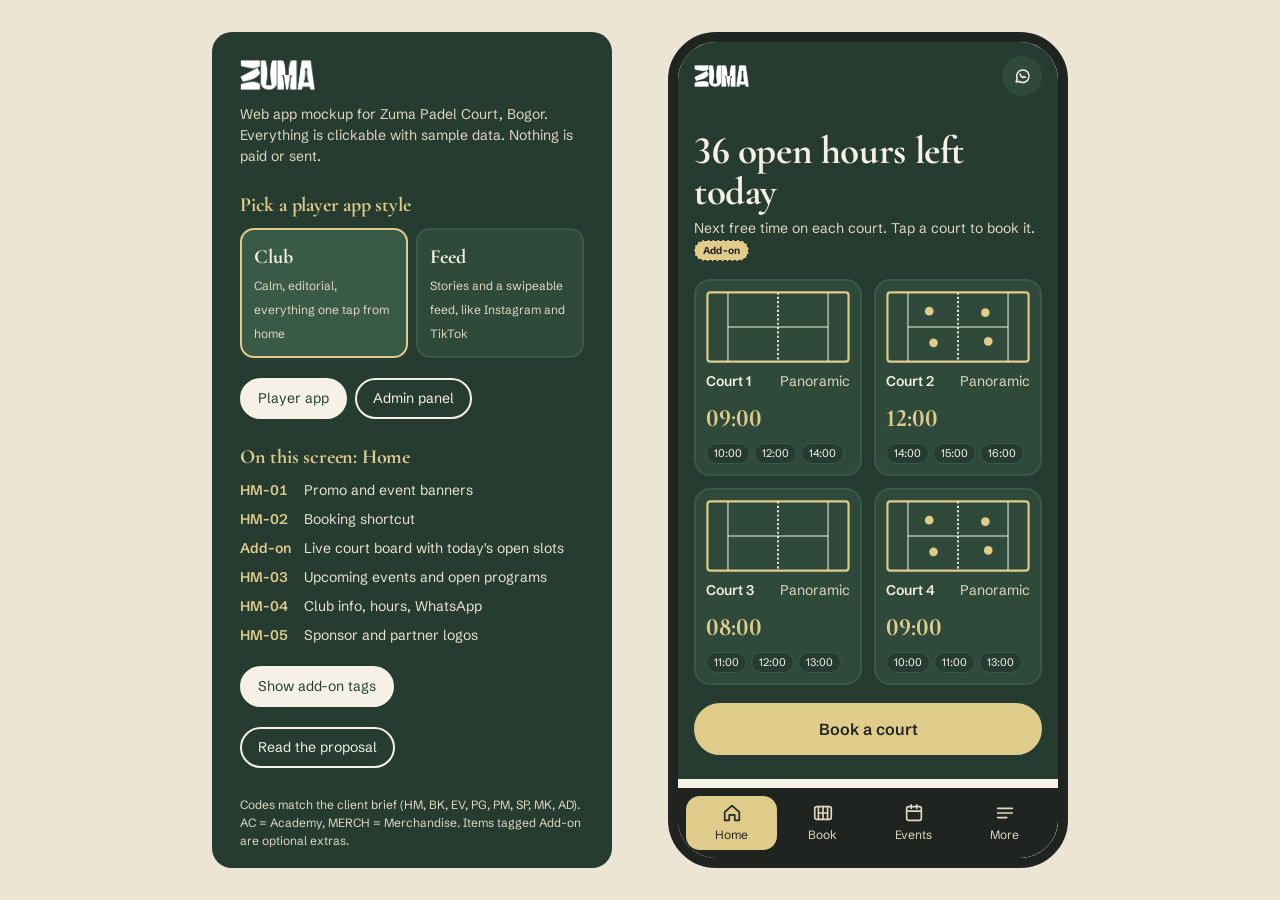
==== commit bf4e46ab: "Add Zuma Assistant and a Settings page to the admin panel The assistant answers where things are in " ====
--- a/index.html
+++ b/index.html
@@ -19,6 +19,7 @@
 <body>
   <div id="root"></div>
   <script src="assets/js/data.js"></script>
+  <script src="assets/js/assistant.js"></script>
   <script src="assets/js/app.js"></script>
 </body>
 </html>
--- a/assets/css/app.css
+++ b/assets/css/app.css
@@ -491,7 +491,11 @@
    Feed style: the second player app, built on Instagram / TikTok habits.
    Immersive dark feed and stories; inner pages stay light like IG.
    ===================================================================== */
-.style-feed .screen.feed-screen { padding-bottom: 0; background: var(--charcoal); }
+/* One tab-bar height drives card height and the feed's bottom padding,
+   so the last card can scroll fully into view. */
+:root { --tab-h: 80px; --tab-safe: env(safe-area-inset-bottom, 0px); }
+.style-feed .screen.feed-screen { padding-bottom: calc(var(--tab-h) + var(--tab-safe)); background: var(--charcoal); }
+@media (min-width: 1000px) { .style-feed .device .screen.feed-screen { padding-bottom: var(--tab-h); } }
 html:has(.feed-screen) { scroll-snap-type: y mandatory; }
 @media (min-width: 1000px) {
   html:has(.feed-screen) { scroll-snap-type: none; }
@@ -517,12 +521,12 @@
 
 .reel {
   position: relative; scroll-snap-align: start; scroll-snap-stop: always;
-  height: calc(100dvh - 68px); min-height: 520px;
+  height: calc(100dvh - var(--tab-h) - var(--tab-safe)); min-height: 520px;
   display: flex; flex-direction: column; justify-content: flex-end;
   padding: 20px 72px 24px var(--gutter); color: var(--ivory); overflow: hidden;
   background: var(--forest);
 }
-@media (min-width: 1000px) { .device .reel { height: calc(min(860px, 100dvh - 64px) - 20px - 68px); min-height: 0; } }
+@media (min-width: 1000px) { .device .reel { height: calc(min(860px, 100dvh - 64px) - 20px - var(--tab-h)); min-height: 0; } }
 .reel.charcoal { background: var(--charcoal); }
 .reel.gold { background: var(--gold); color: var(--charcoal); }
 .reel.ivory { background: var(--ivory); color: var(--charcoal); }
@@ -580,7 +584,8 @@
 .story-view .swipe { position: relative; z-index: 2; margin-top: 18px; }
 
 /* Feed tab bar: five slots, raised book button in the middle */
-.tabbar.five { grid-template-columns: repeat(5, 1fr); align-items: end; }
+.tabbar.five { grid-template-columns: repeat(5, 1fr); align-items: end; height: calc(var(--tab-h) + var(--tab-safe)); }
+@media (min-width: 1000px) { .device .tabbar.five { height: var(--tab-h); padding-bottom: 8px; } }
 .tabbar .book-fab { display: grid; justify-items: center; gap: 2px; }
 .tabbar .book-fab .fab { width: 48px; height: 48px; margin-top: -18px; border-radius: 16px; background: var(--gold); color: var(--charcoal); display: grid; place-items: center; border: 3px solid var(--charcoal); }
 .tabbar a.book-fab[aria-current="page"] { background: none; color: var(--gold); }
@@ -628,3 +633,61 @@
 /* Cormorant defaults to old-style figures; times and prices need lining ones. */
 body, h1, h2, h3, h4, b, .price { font-variant-numeric: lining-nums; }
 .explore a span { background: rgba(32, 36, 33, 0.78); color: var(--ivory); padding: 6px 9px 7px; border-radius: 10px; }
+
+/* =====================================================================
+   Zuma Assistant (admin). Prompt bar on Today, a right-hand drawer,
+   and a full page at #/admin/assistant.
+   ===================================================================== */
+.admin-nav .ask-nav { display: flex; align-items: center; gap: 8px; margin-top: 8px; border: 2px solid var(--gold); background: transparent; color: var(--gold); cursor: pointer; text-align: left; font: inherit; font-size: var(--t-sm); font-weight: 700; }
+.admin-nav a.item[aria-current="page"] + .ask-nav { margin-top: 8px; }
+
+.ask-hero { margin-bottom: 20px; padding: 20px; border-radius: var(--r-card); background: var(--forest); color: var(--ivory); display: grid; gap: 12px; }
+.ask-hero .ask-hello { font-family: var(--serif); font-weight: 700; font-size: var(--t-2xl); line-height: 1.05; }
+.ask-bar { display: flex; align-items: center; gap: 10px; background: var(--ivory); color: var(--charcoal); border-radius: var(--r-pill); padding: 6px 6px 6px 16px; }
+.ask-bar input { flex: 1; min-width: 0; border: 0; background: none; outline: none; padding: 8px 0; }
+.ask-hero .chip { background: transparent; color: var(--ivory); border-color: var(--forest-3); cursor: pointer; font: inherit; font-size: var(--t-xs); font-weight: 600; padding: 6px 12px; }
+.ask-hero .chip:hover { border-color: var(--gold); }
+
+#ask-fab { position: fixed; right: max(16px, env(safe-area-inset-right, 0px)); bottom: calc(16px + env(safe-area-inset-bottom, 0px)); z-index: 30; display: inline-flex; align-items: center; gap: 8px; padding: 12px 18px; border-radius: var(--r-pill); border: 0; background: var(--gold); color: var(--charcoal); font: inherit; font-weight: 700; cursor: pointer; box-shadow: 0 0 0 3px var(--charcoal); }
+
+#ask-drawer:empty { display: none; }
+#ask-drawer { position: fixed; top: 0; right: 0; bottom: 0; z-index: 35; width: min(400px, 100%); background: var(--ivory); border-left: 2px solid var(--charcoal); display: flex; }
+@media (min-width: 900px) { body.ask-open .admin { margin-right: 400px; } }
+
+.ask-panel { display: flex; flex-direction: column; width: 100%; height: 100%; min-height: 0; }
+.ask-panel.full { height: calc(100dvh - 48px); border: var(--line); border-radius: var(--r-card); overflow: hidden; background: #fffdf7; }
+@media (max-width: 899px) { .ask-panel.full { height: calc(100dvh - 120px); } }
+.ask-head { display: flex; justify-content: space-between; align-items: center; gap: 12px; padding: 14px 16px; background: var(--forest); color: var(--ivory); }
+.ask-title { display: flex; align-items: center; gap: 10px; }
+.ask-title b { display: block; font-family: var(--serif); font-size: var(--t-lg); line-height: 1; }
+.ask-title span { font-size: var(--t-xs); color: var(--ivory-3); }
+.ask-tools { display: flex; gap: 6px; }
+.ask-av { flex: none; width: 28px; height: 28px; border-radius: 50%; background: var(--forest); display: grid; place-items: center; }
+.ask-av.big { width: 36px; height: 36px; background: var(--charcoal); }
+.ask-log { flex: 1; min-height: 0; overflow-y: auto; padding: 16px; display: flex; flex-direction: column; gap: 12px; }
+.ask-empty { margin: auto 0; display: grid; gap: 6px; text-align: center; }
+.ask-empty .ask-hello { font-family: var(--serif); font-weight: 700; font-size: var(--t-2xl); }
+.ask-msg { display: flex; gap: 8px; align-items: flex-end; max-width: 92%; }
+.ask-msg.you { align-self: flex-end; }
+.ask-msg.you p { background: var(--charcoal); color: var(--ivory); padding: 10px 14px; border-radius: 18px 18px 4px 18px; font-size: var(--t-sm); }
+.ask-bubble { background: var(--ivory-2); padding: 12px 14px; border-radius: 18px 18px 18px 4px; font-size: var(--t-sm); min-width: 0; }
+.ask-msg.miss .ask-bubble { background: var(--gold); }
+.ask-bubble ul { margin: 6px 0 0; padding-left: 18px; display: grid; gap: 3px; }
+.ask-links { display: flex; flex-wrap: wrap; gap: 6px; margin-top: 10px; }
+.ask-links .btn.ghost { background: #fffdf7; }
+.ask-typing { display: inline-flex; gap: 4px; padding: 4px 0; }
+.ask-typing i { width: 6px; height: 6px; border-radius: 50%; background: var(--charcoal-2); animation: blink 1s infinite; }
+.ask-typing i:nth-child(2) { animation-delay: .15s; } .ask-typing i:nth-child(3) { animation-delay: .3s; }
+@keyframes blink { 50% { opacity: .25; } }
+.ask-suggest { padding: 0 16px 10px; flex-wrap: nowrap; overflow-x: auto; scrollbar-width: none; }
+.ask-suggest::-webkit-scrollbar { display: none; }
+.ask-suggest .chip { cursor: pointer; background: transparent; font: inherit; font-size: var(--t-xs); font-weight: 600; padding: 6px 12px; }
+.ask-form { display: flex; gap: 8px; padding: 0 16px; }
+.ask-form input { flex: 1; min-width: 0; min-height: 44px; padding: 10px 14px; border: var(--line); border-radius: var(--r-pill); background: #fffdf7; }
+.ask-note { padding: 8px 16px 14px; font-size: 11px; color: var(--charcoal-2); text-align: center; }
+
+.settings-grid { display: grid; grid-template-columns: repeat(auto-fit, minmax(300px, 1fr)); gap: 16px; align-items: start; }
+.set-h { font-size: var(--t-xl); }
+#ask-fab[hidden] { display: none; }
+.admin-nav > a:first-child { flex: none; }
+@media (max-width: 899px) { .admin-nav > a:first-child { margin-bottom: 0 !important; margin-right: 8px; } .admin-nav .ask-nav { margin-top: 0; white-space: nowrap; } }
